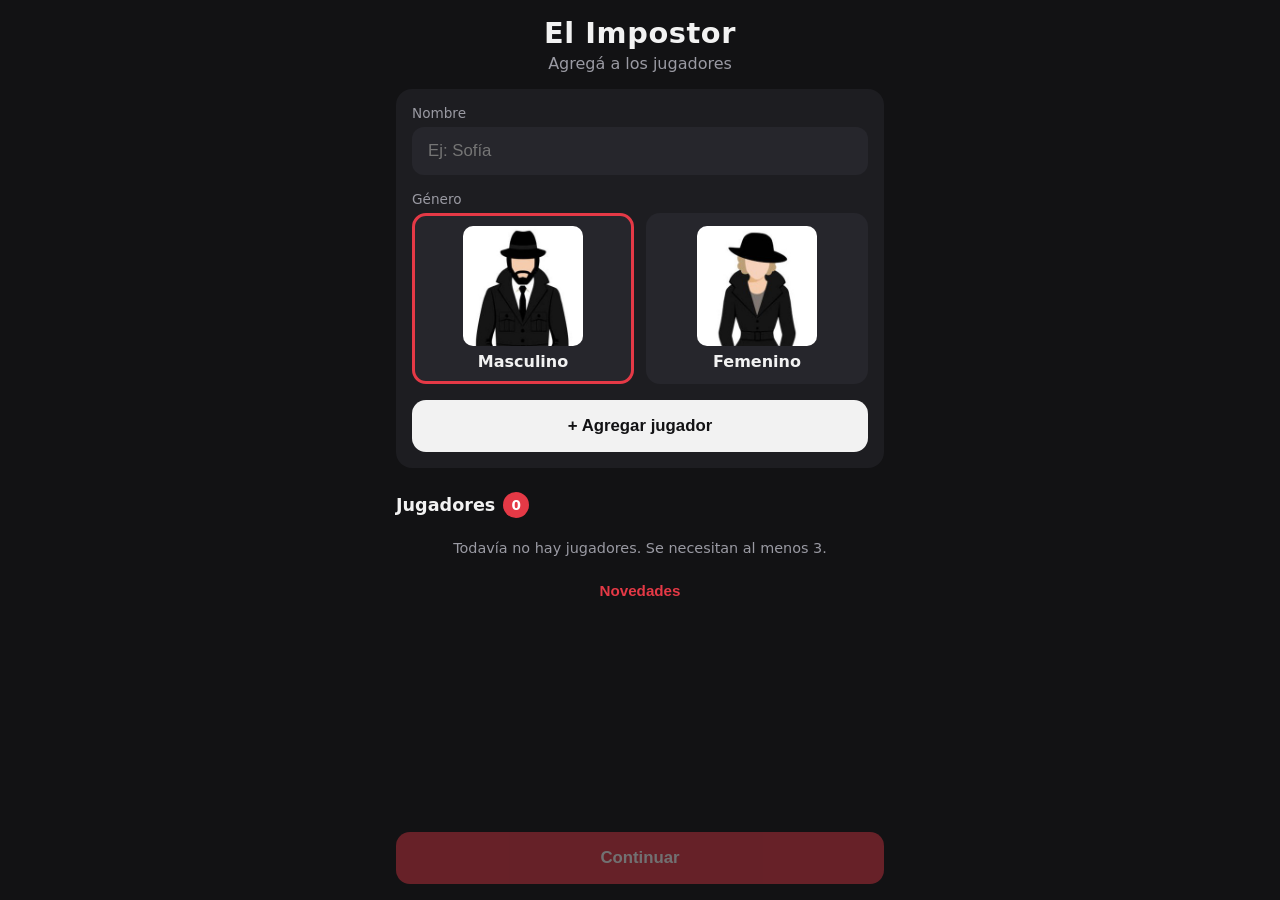
==== index.html @ cc6d148d "Aviso de novedades al abrir la app Muestra una vez, a quien ya usaba la app, los cambios que todavía" ====
<!doctype html>
<html lang="es">
<head>
  <meta charset="utf-8">
  <meta name="viewport" content="width=device-width, initial-scale=1, viewport-fit=cover">
  <meta name="theme-color" content="#121214">
  <meta name="apple-mobile-web-app-capable" content="yes">
  <meta name="apple-mobile-web-app-status-bar-style" content="black-translucent">
  <title>El Impostor</title>
  <link rel="manifest" href="manifest.json">
  <link rel="icon" href="assets/icon-192.png">
  <link rel="apple-touch-icon" href="assets/icon-192.png">
  <link rel="stylesheet" href="styles.css">
</head>
<body>
  <main id="app">

    <!-- Pantalla 1: Jugadores -->
    <section class="screen" id="screen-players" data-active>
      <header class="top">
        <h1>El Impostor</h1>
        <p class="sub">Agregá a los jugadores</p>
      </header>

      <form id="player-form" class="card" autocomplete="off">
        <label class="field">
          <span>Nombre</span>
          <input id="player-name" type="text" maxlength="20" placeholder="Ej: Sofía" enterkeyhint="done" required>
        </label>

        <fieldset class="gender">
          <legend>Género</legend>
          <label class="gender-opt">
            <input type="radio" name="gender" value="m" checked>
            <img src="assets/male.jpg" alt="">
            <span>Masculino</span>
          </label>
          <label class="gender-opt">
            <input type="radio" name="gender" value="f">
            <img src="assets/female.jpg" alt="">
            <span>Femenino</span>
          </label>
        </fieldset>

        <p class="error" id="player-error" role="alert" hidden></p>
        <button type="submit" class="btn btn-secondary">+ Agregar jugador</button>
      </form>

      <h2 class="list-title">Jugadores <span id="player-count" class="badge">0</span></h2>
      <ul id="player-list" class="player-list"></ul>
      <p id="empty-hint" class="hint">Todavía no hay jugadores. Se necesitan al menos 3.</p>
      <p class="news-link-wrap"><button type="button" id="open-news" class="link-btn">Novedades</button></p>

      <footer class="bottom">
        <button id="to-config" class="btn btn-primary" disabled>Continuar</button>
      </footer>
    </section>

    <!-- Pantalla 2: Configuración -->
    <section class="screen" id="screen-config">
      <header class="top">
        <button class="back" id="back-to-players" aria-label="Volver">‹</button>
        <h1>Configuración</h1>
      </header>

      <div class="card stat">
        <span class="stat-label">Total de jugadores</span>
        <span class="stat-value" id="total-players">0</span>
        <div class="avatars" id="avatar-strip"></div>
      </div>

      <div class="card">
        <span class="stat-label">Cantidad de impostores</span>
        <div class="stepper">
          <button type="button" id="imp-minus" aria-label="Menos impostores">−</button>
          <output id="imp-count" aria-live="polite">1</output>
          <button type="button" id="imp-plus" aria-label="Más impostores">+</button>
        </div>
        <p class="hint" id="imp-hint"></p>
      </div>

      <div class="card">
        <span class="stat-label">Votación</span>
        <div class="vote-mode" role="radiogroup" aria-label="Tipo de votación">
          <label class="mode-opt">
            <input type="radio" name="vote-mode" value="group">
            <span class="mode-text"><strong>En grupo</strong><small id="group-mode-hint">Discuten y eligen juntos a quién expulsar.</small></span>
            <span class="check" aria-hidden="true"></span>
          </label>
          <label class="mode-opt">
            <input type="radio" name="vote-mode" value="secret">
            <span class="mode-text"><strong>Secreta</strong><small>Cada uno vota a escondidas, pasando el celular.</small></span>
            <span class="check" aria-hidden="true"></span>
          </label>
        </div>
      </div>

      <footer class="bottom">
        <button id="to-categories" class="btn btn-primary">Continuar</button>
      </footer>
    </section>

    <!-- Pantalla 3: Categorías -->
    <section class="screen" id="screen-categories">
      <header class="top">
        <button class="back" id="back-to-config" aria-label="Volver">‹</button>
        <h1>Categorías</h1>
        <p class="sub">¿De dónde sale la palabra?</p>
      </header>

      <div class="cat-toolbar">
        <span id="cat-summary" class="hint"></span>
        <button type="button" id="cat-toggle-all" class="link-btn">Desmarcar todas</button>
      </div>

      <div id="category-list" class="category-grid"></div>

      <label class="card custom-toggle">
        <input type="checkbox" id="custom-enabled">
        <span class="custom-icon" aria-hidden="true">✍️</span>
        <span class="custom-text">
          <strong>Palabra personalizada</strong>
          <small>Usar una palabra elegida por ustedes</small>
        </span>
        <span class="check" aria-hidden="true"></span>
      </label>

      <div class="card" id="custom-box" hidden>
        <label class="field">
          <span>Palabra secreta</span>
          <input id="custom-word" type="text" maxlength="40" placeholder="Escribí la palabra" autocomplete="off" autocapitalize="sentences" spellcheck="false" enterkeyhint="done">
        </label>
        <p class="hint left">Se va a usar esta palabra en lugar de las categorías. Quien la escribe hace de árbitro y no juega.</p>
      </div>

      <p class="error" id="cat-error" role="alert" hidden></p>

      <footer class="bottom">
        <button id="start-game" class="btn btn-primary">Comenzar</button>
      </footer>
    </section>

    <!-- Pantalla 4: Reparto (pasar el celular) -->
    <section class="screen reveal-screen" id="screen-reveal">
      <header class="top">
        <button class="back" id="quit-round" aria-label="Cancelar partida">×</button>
        <p class="sub" id="reveal-progress"></p>
      </header>

      <!-- Paso A: entregar el celular -->
      <div class="handoff" id="handoff">
        <img id="handoff-avatar" class="big-avatar" src="" alt="">
        <p class="handoff-label">Pasale el celular a</p>
        <h2 id="handoff-name" class="handoff-name"></h2>
        <p class="hint">Que nadie más mire la pantalla.</p>
      </div>

      <!-- Paso B: el jugador ve su rol -->
      <div class="role" id="role" hidden>
        <p class="role-label" id="role-label"></p>
        <p class="role-word" id="role-word"></p>
        <p class="hint" id="role-hint"></p>
      </div>

      <footer class="bottom">
        <button id="reveal-btn" class="btn btn-primary">Ver mi palabra</button>
        <button id="hide-btn" class="btn btn-secondary" hidden>Ocultar y pasar</button>
      </footer>
    </section>

    <!-- Pantalla 5: Turnos de pistas -->
    <section class="screen" id="screen-clues">
      <header class="top">
        <button class="back js-end-game" aria-label="Terminar partida">×</button>
        <h1 id="clue-title"></h1>
        <p class="sub" id="clue-sub"></p>
      </header>

      <div class="role clue" id="clue-turn">
        <img id="clue-avatar" class="big-avatar" src="" alt="">
        <p class="role-label" id="clue-label"></p>
        <h2 class="handoff-name" id="clue-name"></h2>
        <p class="hint" id="clue-hint"></p>
      </div>

      <footer class="bottom stack">
        <button id="clue-next" class="btn btn-primary"></button>
        <button id="to-vote" class="btn btn-primary" hidden>Ir a votar</button>
        <button id="skip-vote" class="btn btn-secondary" hidden>Saltear votación y jugar otra</button>
      </footer>
    </section>

    <!-- Pantalla 6: Votación -->
    <section class="screen" id="screen-vote">
      <header class="top">
        <button class="back js-end-game" aria-label="Terminar partida">×</button>
        <h1>Votación</h1>
        <p class="sub" id="vote-sub"></p>
      </header>

      <div class="timer" id="vote-timer" role="timer">
        <span class="timer-text" id="timer-text">0:00</span>
        <small>Tiempo de votación. Si llega a cero, ganan los impostores.</small>
      </div>

      <p class="hint">Discutan y elijan entre todos a quién expulsar.</p>
      <div id="vote-list" class="vote-grid" role="radiogroup" aria-label="Jugadores"></div>

      <footer class="bottom">
        <button id="eject-btn" class="btn btn-primary" disabled>Elegí a alguien</button>
      </footer>
    </section>

    <!-- Pantalla 6b: Votación secreta -->
    <section class="screen" id="screen-secret">
      <header class="top">
        <button class="back js-end-game" aria-label="Terminar partida">×</button>
        <h1>Votación secreta</h1>
        <p class="sub" id="secret-sub"></p>
      </header>

      <div class="handoff" id="secret-handoff">
        <img id="secret-avatar" class="big-avatar" src="" alt="">
        <p class="handoff-label">Pasale el celular a</p>
        <h2 id="secret-name" class="handoff-name"></h2>
        <p class="hint">Que nadie más mire la pantalla.</p>
      </div>

      <div id="secret-ballot" hidden>
        <p class="hint" id="secret-ballot-hint"></p>
        <div id="secret-list" class="vote-grid" role="radiogroup" aria-label="Jugadores"></div>
      </div>

      <footer class="bottom">
        <button id="secret-open" class="btn btn-primary"></button>
        <button id="secret-cast" class="btn btn-primary" hidden disabled></button>
      </footer>
    </section>

    <!-- Pantalla 7: Resultado del voto -->
    <section class="screen" id="screen-result">
      <div class="role verdict" id="verdict">
        <img id="verdict-avatar" class="big-avatar" src="" alt="">
        <p class="role-label" id="verdict-label"></p>
        <p class="role-word" id="verdict-word"></p>
        <p class="hint" id="verdict-hint"></p>
        <ul class="tally" id="tally" hidden></ul>
      </div>
      <footer class="bottom">
        <button id="verdict-next" class="btn btn-primary"></button>
      </footer>
    </section>

    <!-- Pantalla 8: Fin de la partida -->
    <section class="screen" id="screen-end">
      <header class="top">
        <h1 id="end-title"></h1>
        <p class="sub" id="end-sub"></p>
      </header>

      <div class="card stat">
        <span class="stat-label">La palabra era</span>
        <span class="stat-value end-word" id="end-word"></span>
      </div>

      <h2 class="list-title" id="end-imp-title"></h2>
      <ul id="end-impostors" class="player-list"></ul>

      <footer class="bottom stack">
        <button class="btn btn-primary js-new-round">Nueva ronda</button>
        <button class="btn btn-ghost js-home">Volver al inicio</button>
      </footer>
    </section>

  </main>

  <!-- Aviso de novedades -->
  <dialog id="news-dialog" class="news-dialog" aria-labelledby="news-title">
    <h2 id="news-title">¡Hay novedades!</h2>
    <div id="news-body" class="news-body"></div>
    <button type="button" id="news-ok" class="btn btn-primary">¡Genial!</button>
  </dialog>

  <script src="words.js"></script>
  <script src="changelog.js"></script>
  <script src="app.js"></script>
</body>
</html>
---- styles.css ----
:root {
  --bg: #121214;
  --surface: #1d1d21;
  --surface-2: #26262c;
  --text: #f2f2f2;
  --muted: #9a9aa3;
  --accent: #e53946;
  --accent-press: #c42a36;
  --ok: #f2f2f2;
  --radius: 16px;
}

[hidden] { display: none !important; }

* { box-sizing: border-box; -webkit-tap-highlight-color: transparent; }

html, body {
  margin: 0;
  height: 100%;
  background: var(--bg);
  color: var(--text);
  font-family: system-ui, -apple-system, "Segoe UI", Roboto, sans-serif;
  overscroll-behavior: none;
}

#app { max-width: 520px; margin: 0 auto; min-height: 100%; }

.screen {
  display: none;
  flex-direction: column;
  min-height: 100dvh;
  padding: calc(16px + env(safe-area-inset-top)) 16px 0;
}
.screen[data-active] { display: flex; }

.top { position: relative; text-align: center; margin-bottom: 16px; }
.top h1 { margin: 0; font-size: 1.8rem; letter-spacing: .02em; }
.sub { margin: 4px 0 0; color: var(--muted); }

.back {
  position: absolute; left: 0; top: 50%; transform: translateY(-50%);
  width: 44px; height: 44px; border: 0; border-radius: 50%;
  background: var(--surface); color: var(--text); font-size: 1.8rem; line-height: 1;
}

.card {
  background: var(--surface);
  border-radius: var(--radius);
  padding: 16px;
  margin-bottom: 16px;
}

.field { display: block; }
.field span, .gender legend, .stat-label {
  display: block; font-size: .85rem; color: var(--muted); margin-bottom: 6px;
}
.field input {
  width: 100%; height: 48px; padding: 0 14px;
  font-size: 1.05rem; color: var(--text);
  background: var(--surface-2); border: 2px solid transparent; border-radius: 12px;
  outline: none;
}
.field input:focus { border-color: var(--accent); }

.gender { border: 0; padding: 0; margin: 16px 0 0; display: grid; grid-template-columns: 1fr 1fr; gap: 12px; }
.gender legend { grid-column: 1 / -1; padding: 0; }
.gender-opt {
  position: relative; display: flex; flex-direction: column; align-items: center; gap: 6px;
  padding: 10px; border-radius: 14px; background: var(--surface-2);
  border: 3px solid transparent; cursor: pointer; transition: border-color .15s, transform .1s;
}
.gender-opt:active { transform: scale(.97); }
.gender-opt input { position: absolute; opacity: 0; pointer-events: none; }
.gender-opt img { width: 100%; max-width: 120px; aspect-ratio: 1; border-radius: 10px; object-fit: cover; }
.gender-opt span { font-weight: 600; }
.gender-opt:has(input:checked) { border-color: var(--accent); }
.gender-opt:has(input:focus-visible) { outline: 2px solid var(--text); outline-offset: 2px; }

.error { color: #ff8a93; margin: 12px 0 0; font-size: .9rem; }

.btn {
  width: 100%; height: 52px; border: 0; border-radius: 14px;
  font-size: 1.05rem; font-weight: 700; cursor: pointer;
}
.btn-primary { background: var(--accent); color: #fff; }
.btn-primary:active { background: var(--accent-press); }
.btn-primary:disabled { opacity: .4; }
.btn-secondary { margin-top: 16px; background: var(--text); color: var(--bg); }

.list-title { display: flex; align-items: center; gap: 8px; font-size: 1.1rem; margin: 8px 0 10px; }
.badge {
  min-width: 26px; height: 26px; padding: 0 8px; border-radius: 13px;
  background: var(--accent); color: #fff; font-size: .85rem;
  display: inline-flex; align-items: center; justify-content: center;
}

.player-list { list-style: none; margin: 0; padding: 0; display: grid; gap: 8px; }
.player-list li {
  display: flex; align-items: center; gap: 12px;
  background: var(--surface); border-radius: 12px; padding: 8px 8px 8px 10px;
}
.player-list img { width: 44px; height: 44px; border-radius: 50%; object-fit: cover; background: #fff; }
.player-list .name { flex: 1; font-size: 1.05rem; overflow: hidden; text-overflow: ellipsis; white-space: nowrap; }
.player-list .remove {
  width: 40px; height: 40px; border: 0; border-radius: 50%;
  background: var(--surface-2); color: var(--muted); font-size: 1.3rem;
}

.hint { color: var(--muted); font-size: .9rem; text-align: center; margin: 12px 0; }

.bottom {
  position: sticky; bottom: 0; margin-top: auto;
  padding: 16px 0 calc(16px + env(safe-area-inset-bottom));
  background: linear-gradient(to top, var(--bg) 70%, transparent);
}

.stat { text-align: center; }
.stat-value { display: block; font-size: 3.5rem; font-weight: 800; line-height: 1.1; }
.avatars { display: flex; flex-wrap: wrap; justify-content: center; gap: 6px; margin-top: 12px; }
.avatars img { width: 36px; height: 36px; border-radius: 50%; object-fit: cover; background: #fff; }

.stepper { display: flex; align-items: center; justify-content: center; gap: 24px; margin: 8px 0; }
.stepper button {
  width: 60px; height: 60px; border-radius: 50%; border: 0;
  background: var(--surface-2); color: var(--text); font-size: 2rem; line-height: 1;
}
.stepper button:disabled { opacity: .3; }
.stepper output { font-size: 3rem; font-weight: 800; min-width: 2ch; text-align: center; color: var(--accent); }

/* ---------- Pantalla 3: categorías ---------- */
.cat-toolbar { display: flex; align-items: center; justify-content: space-between; margin-bottom: 10px; }
.cat-toolbar .hint { margin: 0; text-align: left; }
.link-btn {
  border: 0; background: none; color: var(--accent); font-weight: 600; font-size: .95rem;
  padding: 10px 4px; cursor: pointer;
}

.category-grid { display: grid; grid-template-columns: repeat(2, minmax(0, 1fr)); gap: 10px; margin-bottom: 16px; }
.category-grid.is-disabled { opacity: .35; pointer-events: none; }

.cat-opt, .custom-toggle {
  position: relative; display: flex; align-items: center; gap: 10px;
  background: var(--surface); border: 2px solid transparent; border-radius: 14px;
  padding: 12px 10px; min-height: 64px; cursor: pointer; transition: border-color .15s, transform .1s;
}
.cat-opt:active, .custom-toggle:active { transform: scale(.97); }
.cat-opt input, .custom-toggle input { position: absolute; opacity: 0; pointer-events: none; }
.cat-icon, .custom-icon { font-size: 1.6rem; line-height: 1; flex: none; }
.cat-name { flex: 1; min-width: 0; overflow-wrap: anywhere; hyphens: auto; font-weight: 600; font-size: .95rem; line-height: 1.2; }
.cat-count { display: block; font-weight: 400; font-size: .75rem; color: var(--muted); margin-top: 2px; }

.check {
  flex: none; width: 22px; height: 22px; border-radius: 6px;
  border: 2px solid var(--muted); display: grid; place-items: center;
}
.check::after { content: ""; }
.cat-opt:has(input:checked), .custom-toggle:has(input:checked) { border-color: var(--accent); }
.cat-opt:has(input:checked) .check, .custom-toggle:has(input:checked) .check {
  background: var(--accent); border-color: var(--accent);
}
.cat-opt:has(input:checked) .check::after, .custom-toggle:has(input:checked) .check::after {
  content: "✓"; color: #fff; font-size: .85rem; font-weight: 800;
}
.cat-opt:has(input:focus-visible), .custom-toggle:has(input:focus-visible) { outline: 2px solid var(--text); outline-offset: 2px; }

.custom-toggle { margin-bottom: 16px; }
.custom-text { flex: 1; display: flex; flex-direction: column; }
.custom-text small { color: var(--muted); font-size: .8rem; margin-top: 2px; }
.hint.left { text-align: left; margin-bottom: 0; }

/* Tarjeta de categoría vertical: ícono arriba, nombre abajo, check en la esquina */
.cat-opt { flex-direction: column; align-items: flex-start; gap: 6px; padding: 12px; }
.cat-opt .cat-name { overflow-wrap: normal; hyphens: none; }
.cat-opt .check { position: absolute; top: 10px; right: 10px; }

/* ---------- Pantalla 4: reparto ---------- */
.reveal-screen .top { min-height: 44px; display: flex; align-items: center; justify-content: center; }
.handoff, .role {
  flex: 1; display: flex; flex-direction: column; align-items: center; justify-content: center;
  text-align: center; padding: 16px 0;
}
.big-avatar {
  width: 160px; height: 160px; border-radius: 50%; object-fit: cover; background: #fff;
  border: 4px solid var(--surface-2);
}
.big-avatar.small { width: 96px; height: 96px; margin: 8px auto; display: block; }
.handoff-label { color: var(--muted); margin: 20px 0 4px; font-size: 1.05rem; }
.handoff-name { margin: 0; font-size: 2.4rem; overflow-wrap: anywhere; }

.role-label { color: var(--muted); font-size: 1.1rem; margin: 0 0 8px; }
.role-word {
  margin: 0; font-size: clamp(2rem, 11vw, 3.4rem); font-weight: 900; line-height: 1.1;
  overflow-wrap: anywhere; color: var(--text);
}
.role.is-impostor .role-word { color: var(--accent); letter-spacing: .06em; }
.role.is-impostor .role-label { color: var(--accent); }

.btn-ghost { background: transparent; color: var(--muted); }
.bottom.stack { display: grid; gap: 8px; }
.first-name { font-size: 2.2rem; overflow-wrap: anywhere; }

/* ---------- Pantalla 6-8: votación y fin ---------- */
.vote-grid { display: grid; grid-template-columns: repeat(auto-fill, minmax(100px, 1fr)); gap: 10px; margin-bottom: 16px; }
.vote-opt {
  display: flex; flex-direction: column; align-items: center; gap: 6px;
  padding: 12px 8px; border-radius: 14px; border: 3px solid transparent;
  background: var(--surface); color: var(--text); font: inherit; font-weight: 600; cursor: pointer;
  transition: border-color .15s, transform .1s;
}
.vote-opt:active { transform: scale(.96); }
.vote-opt img { width: 64px; height: 64px; border-radius: 50%; object-fit: cover; background: #fff; }
.vote-opt span { max-width: 100%; overflow: hidden; text-overflow: ellipsis; white-space: nowrap; }
.vote-opt[aria-checked="true"] { border-color: var(--accent); background: var(--surface-2); }

#screen-result { justify-content: center; }
.verdict .big-avatar { margin-bottom: 20px; }
.verdict.is-impostor .big-avatar { border-color: var(--accent); }

.end-word { font-size: 2.2rem; overflow-wrap: anywhere; }
.tag { font-size: .8rem; font-weight: 700; padding: 4px 10px; border-radius: 10px; margin-right: 4px; }
.tag-caught { background: var(--surface-2); color: var(--text); }
.tag-free { background: var(--accent); color: #fff; }
/* Dejar lugar al botón de volver/cerrar para que no tape el título */
.top:has(.back) { padding: 0 52px; }

/* ---------- Tipo de votación (configuración) ---------- */
.vote-mode { display: grid; gap: 8px; }
.mode-opt {
  position: relative; display: flex; align-items: center; gap: 12px;
  padding: 12px; border-radius: 12px; background: var(--surface-2);
  border: 2px solid transparent; cursor: pointer;
}
.mode-opt input { position: absolute; opacity: 0; pointer-events: none; }
.mode-text { flex: 1; display: flex; flex-direction: column; }
.mode-text small { color: var(--muted); font-size: .8rem; margin-top: 2px; }
.mode-opt .check { border-radius: 50%; }
.mode-opt:has(input:checked) { border-color: var(--accent); }
.mode-opt:has(input:checked) .check { background: var(--accent); border-color: var(--accent); }
.mode-opt:has(input:checked) .check::after { content: "✓"; color: #fff; font-size: .85rem; font-weight: 800; }
.mode-opt:has(input:focus-visible) { outline: 2px solid var(--text); outline-offset: 2px; }

/* ---------- Turnos de pistas ---------- */
.clue .handoff-name { margin-bottom: 12px; }
.bottom.stack .btn-secondary { margin-top: 0; }

/* ---------- Conteo de votos secretos ---------- */
.tally { list-style: none; padding: 0; margin: 20px 0 0; width: 100%; max-width: 320px; display: grid; gap: 6px; }
.tally li {
  display: flex; justify-content: space-between; gap: 12px;
  background: var(--surface); border-radius: 10px; padding: 10px 14px;
}

/* ---------- Temporizador de votación en grupo ---------- */
.timer {
  display: flex; flex-direction: column; align-items: center; gap: 2px;
  background: var(--surface); border-radius: var(--radius); padding: 12px 16px; margin-bottom: 8px;
}
.timer-text { font-size: 2.6rem; font-weight: 800; font-variant-numeric: tabular-nums; line-height: 1.1; }
.timer small { color: var(--muted); font-size: .8rem; text-align: center; }
.timer.is-low .timer-text { color: var(--accent); animation: timer-pulse 1s ease-in-out infinite; }
@keyframes timer-pulse { 50% { opacity: .55; } }
@media (prefers-reduced-motion: reduce) { .timer.is-low .timer-text { animation: none; } }

/* Aclaración entre paréntesis debajo de la palabra, p. ej. "(Las Flores)" */
.word-note { display: block; font-size: .45em; font-weight: 700; color: var(--muted); margin-top: 6px; letter-spacing: 0; }

/* ---------- Novedades ---------- */
.news-link-wrap { text-align: center; margin: 4px 0 0; }
.news-dialog {
  width: min(92vw, 440px); max-height: 85dvh; padding: 20px 18px 16px;
  border: 0; border-radius: var(--radius); background: var(--surface); color: var(--text);
  display: none; flex-direction: column; gap: 12px;
}
.news-dialog[open] { display: flex; }
.news-dialog::backdrop { background: rgba(0, 0, 0, .6); }
.news-dialog h2 { margin: 0; font-size: 1.4rem; text-align: center; }
.news-body { overflow-y: auto; }
.news-body h3 { margin: 4px 0 6px; font-size: .85rem; color: var(--muted); font-weight: 600; }
.news-body ul { margin: 0 0 8px; padding-left: 20px; display: grid; gap: 8px; line-height: 1.35; }
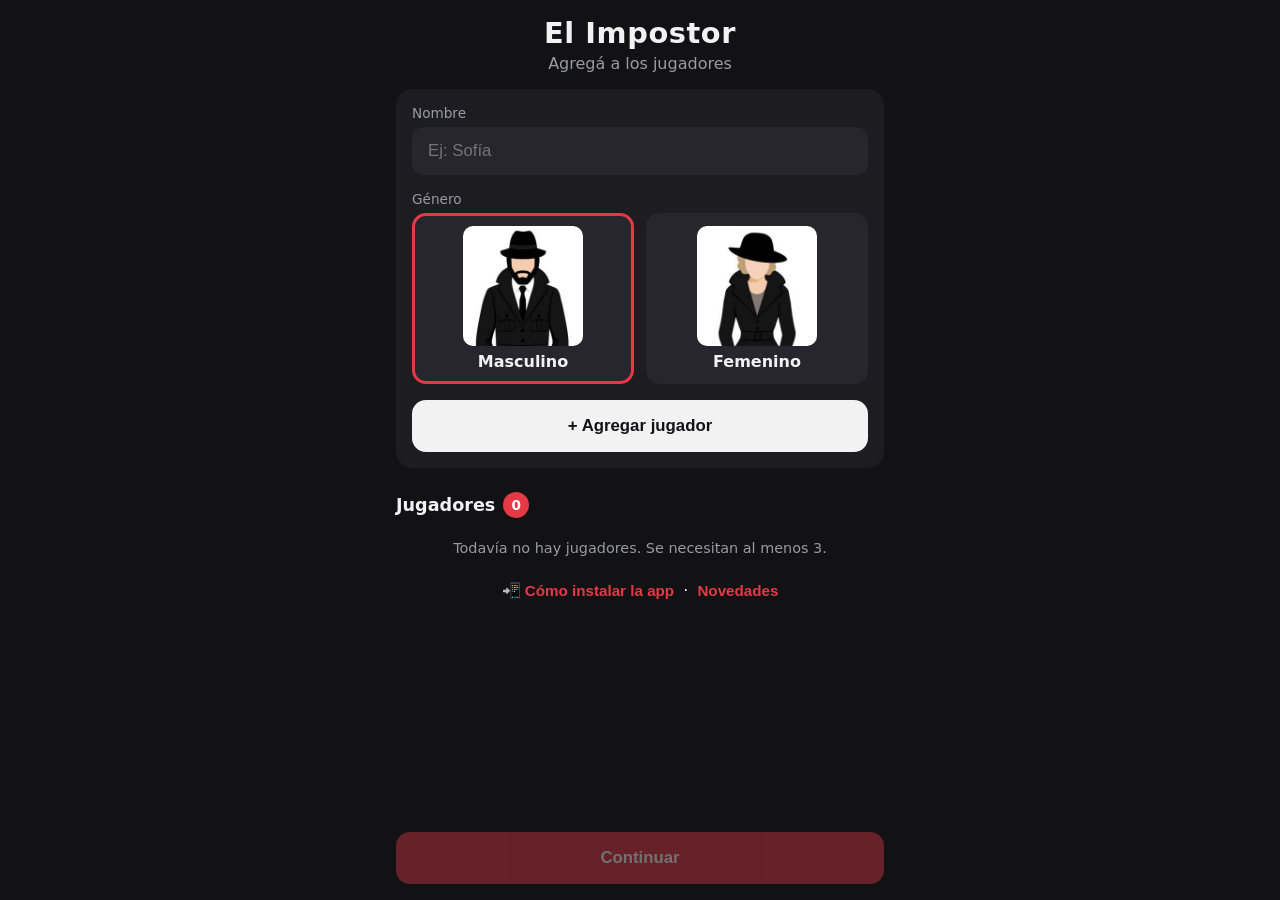
==== commit 026281ca: "Botón "Cómo instalar la app" con pasos para Android y iPhone Co-Authored-By: Claude Opus 5.5 <norepl" ====
--- a/index.html
+++ b/index.html
@@ -49,7 +49,7 @@
       <h2 class="list-title">Jugadores <span id="player-count" class="badge">0</span></h2>
       <ul id="player-list" class="player-list"></ul>
       <p id="empty-hint" class="hint">Todavía no hay jugadores. Se necesitan al menos 3.</p>
-      <p class="news-link-wrap"><button type="button" id="open-news" class="link-btn">Novedades</button></p>
+      <p class="news-link-wrap"><button type="button" id="open-install" class="link-btn">📲 Cómo instalar la app</button> · <button type="button" id="open-news" class="link-btn">Novedades</button></p>
 
       <footer class="bottom">
         <button id="to-config" class="btn btn-primary" disabled>Continuar</button>
@@ -281,6 +281,37 @@
     <button type="button" id="news-ok" class="btn btn-primary">¡Genial!</button>
   </dialog>
 
+  <!-- Cómo instalar -->
+  <dialog id="install-dialog" class="news-dialog" aria-labelledby="install-title">
+    <h2 id="install-title">Instalar la app</h2>
+    <p id="install-done" class="install-note" hidden>✅ Ya estás usando la app instalada.</p>
+    <div class="install-tabs" role="tablist">
+      <button type="button" role="tab" class="install-tab" data-os="android" aria-selected="true">Android</button>
+      <button type="button" role="tab" class="install-tab" data-os="ios" aria-selected="false">iPhone</button>
+    </div>
+    <div class="news-body">
+      <div class="install-panel" data-os="android" role="tabpanel">
+        <ol>
+          <li>Abrí esta página en <b>Chrome</b> (o en el navegador que uses: Samsung Internet, Edge, Firefox…).</li>
+          <li>Tocá el menú del navegador: <b>⋮</b> (tres puntos) o <b>≡</b> (tres rayas), arriba o abajo a la derecha.</li>
+          <li>Elegí <b>Instalar app</b>. Si no aparece, buscá <b>Agregar a pantalla principal</b> o <b>Agregar página a → Pantalla de inicio</b>.</li>
+          <li>Confirmá con <b>Instalar</b> o <b>Agregar</b>.</li>
+        </ol>
+        <p class="install-note">El ícono de los detectives queda en la pantalla de inicio, como cualquier app.</p>
+      </div>
+      <div class="install-panel" data-os="ios" role="tabpanel" hidden>
+        <ol>
+          <li>Abrí esta página en <b>Safari</b> (es lo más seguro; en otros navegadores no siempre aparece la opción).</li>
+          <li>Tocá el botón <b>Compartir</b>: el cuadrado con una flecha hacia arriba ⬆️. Según la versión está en la barra de abajo, arriba, o dentro del menú <b>⋯</b>.</li>
+          <li>Deslizá hacia abajo y elegí <b>Agregar a inicio</b> (o <b>Agregar a pantalla de inicio</b>).</li>
+          <li>Tocá <b>Agregar</b>, arriba a la derecha.</li>
+        </ol>
+        <p class="install-note">El ícono queda en la pantalla de inicio. Funciona igual en iPad.</p>
+      </div>
+    </div>
+    <button type="button" id="install-ok" class="btn btn-primary" autofocus>Entendido</button>
+  </dialog>
+
   <script src="words.js"></script>
   <script src="changelog.js"></script>
   <script src="app.js"></script>
--- a/styles.css
+++ b/styles.css
@@ -276,4 +276,9 @@
 .news-dialog h2 { margin: 0; font-size: 1.4rem; text-align: center; }
 .news-body { overflow-y: auto; }
 .news-body h3 { margin: 4px 0 6px; font-size: .85rem; color: var(--muted); font-weight: 600; }
+.install-tabs { display: grid; grid-template-columns: 1fr 1fr; gap: 6px; background: var(--bg); padding: 4px; border-radius: 12px; }
+.install-tab { border: 0; border-radius: 9px; padding: 10px; font: inherit; font-weight: 700; background: transparent; color: var(--muted); }
+.install-tab[aria-selected="true"] { background: var(--surface-2); color: var(--text); }
+.install-panel ol { margin: 0; padding-left: 22px; display: grid; gap: 10px; line-height: 1.4; }
+.install-note { margin: 10px 0 0; color: var(--muted); font-size: .9rem; text-align: center; }
 .news-body ul { margin: 0 0 8px; padding-left: 20px; display: grid; gap: 8px; line-height: 1.35; }
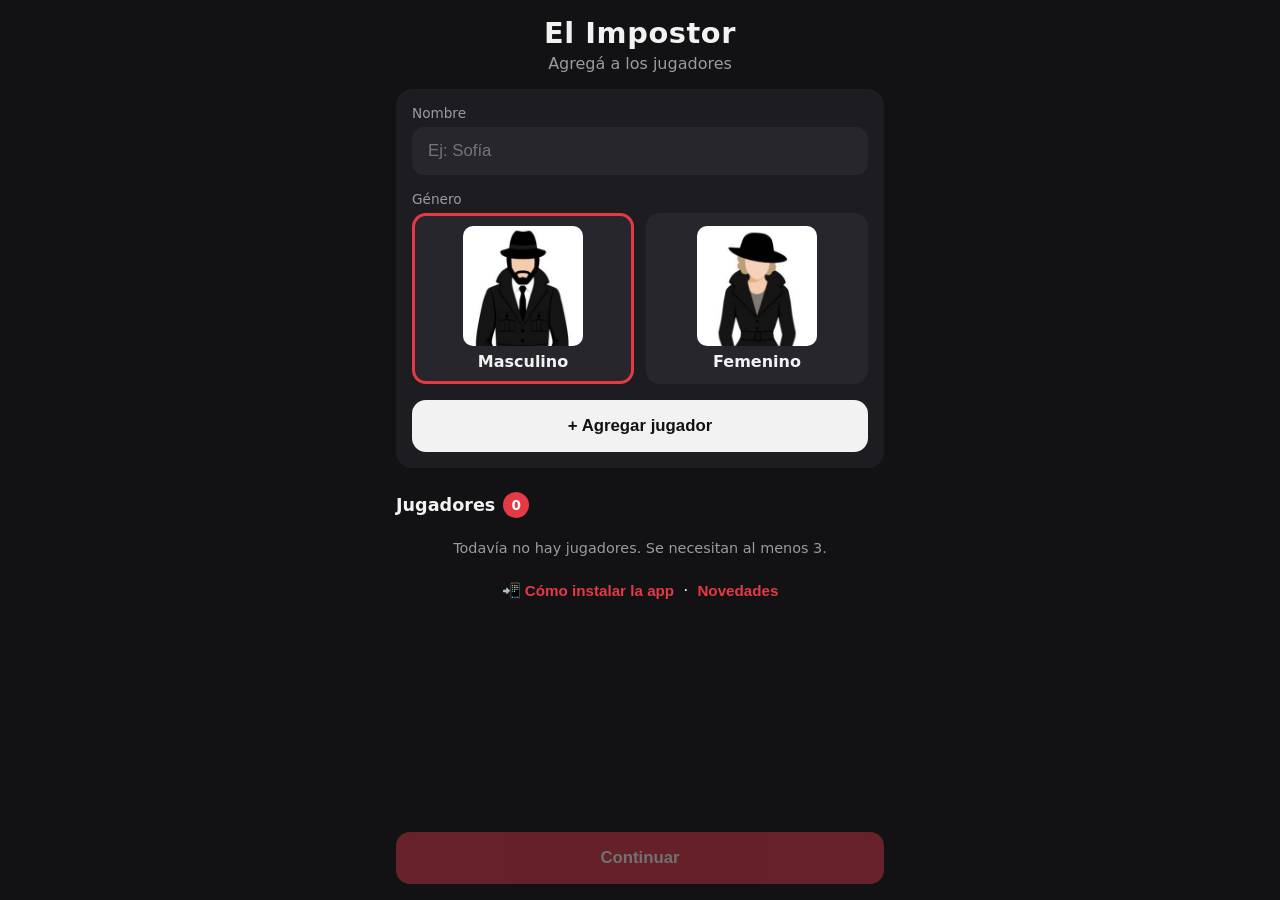
==== commit 91e80043: "Quitar imágenes de las palabras: app 100% offline Revierte 7a73594.  Co-Authored-By: Claude Opus 5.5" ====
(no text change in the page or its own stylesheets)
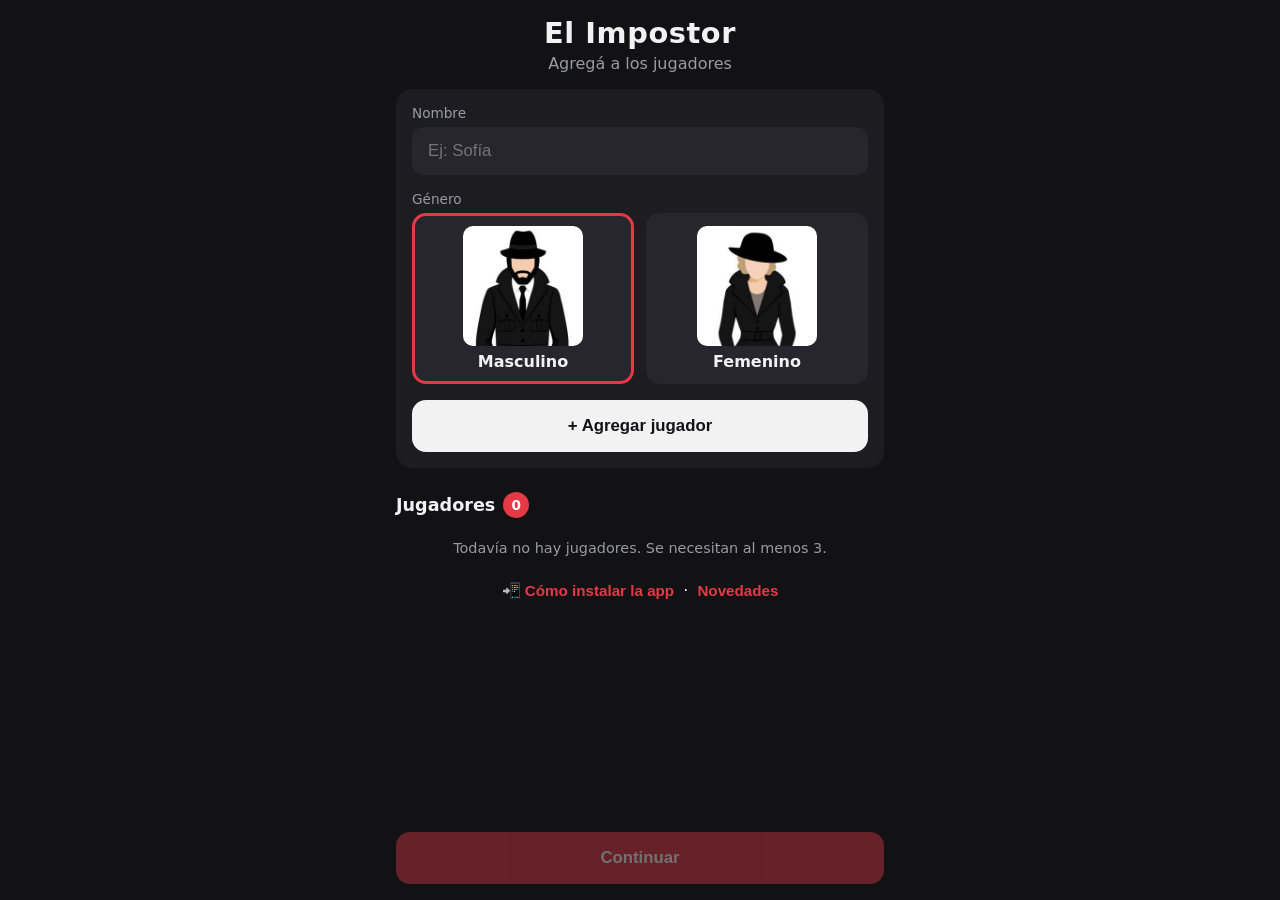
==== commit 49df2fd1: "Cómo instalar la app: mostrar la dirección del juego con botón Copiar En el paso 1 (Android y iPhone" ====
--- a/index.html
+++ b/index.html
@@ -292,7 +292,7 @@
     <div class="news-body">
       <div class="install-panel" data-os="android" role="tabpanel">
         <ol>
-          <li>Abrí esta página en <b>Chrome</b> (o en el navegador que uses: Samsung Internet, Edge, Firefox…).</li>
+          <li>Abrí esta página en <b>Chrome</b> (o en el navegador que uses: Samsung Internet, Edge, Firefox…):<span class="install-url"><code>https://tenehuini.github.io/impostor/</code><button type="button" class="copy-url" data-url="https://tenehuini.github.io/impostor/">Copiar</button></span></li>
           <li>Tocá el menú del navegador: <b>⋮</b> (tres puntos) o <b>≡</b> (tres rayas), arriba o abajo a la derecha.</li>
           <li>Elegí <b>Instalar app</b>. Si no aparece, buscá <b>Agregar a pantalla principal</b> o <b>Agregar página a → Pantalla de inicio</b>.</li>
           <li>Confirmá con <b>Instalar</b> o <b>Agregar</b>.</li>
@@ -301,7 +301,7 @@
       </div>
       <div class="install-panel" data-os="ios" role="tabpanel" hidden>
         <ol>
-          <li>Abrí esta página en <b>Safari</b> (es lo más seguro; en otros navegadores no siempre aparece la opción).</li>
+          <li>Abrí esta página en <b>Safari</b> (es lo más seguro; en otros navegadores no siempre aparece la opción):<span class="install-url"><code>https://tenehuini.github.io/impostor/</code><button type="button" class="copy-url" data-url="https://tenehuini.github.io/impostor/">Copiar</button></span></li>
           <li>Tocá el botón <b>Compartir</b>: el cuadrado con una flecha hacia arriba ⬆️. Según la versión está en la barra de abajo, arriba, o dentro del menú <b>⋯</b>.</li>
           <li>Deslizá hacia abajo y elegí <b>Agregar a inicio</b> (o <b>Agregar a pantalla de inicio</b>).</li>
           <li>Tocá <b>Agregar</b>, arriba a la derecha.</li>
--- a/styles.css
+++ b/styles.css
@@ -280,5 +280,8 @@
 .install-tab { border: 0; border-radius: 9px; padding: 10px; font: inherit; font-weight: 700; background: transparent; color: var(--muted); }
 .install-tab[aria-selected="true"] { background: var(--surface-2); color: var(--text); }
 .install-panel ol { margin: 0; padding-left: 22px; display: grid; gap: 10px; line-height: 1.4; }
+.install-url { display: flex; align-items: center; gap: 6px; margin-top: 6px; padding: 4px 4px 4px 10px; border-radius: 10px; background: var(--bg); }
+.install-url code { flex: 1; min-width: 0; font-size: .88rem; word-break: break-all; -webkit-user-select: all; user-select: all; }
+.copy-url { flex: none; border: 0; border-radius: 8px; padding: 8px 10px; font: inherit; font-size: .85rem; font-weight: 700; background: var(--surface-2); color: var(--text); cursor: pointer; }
 .install-note { margin: 10px 0 0; color: var(--muted); font-size: .9rem; text-align: center; }
 .news-body ul { margin: 0 0 8px; padding-left: 20px; display: grid; gap: 8px; line-height: 1.35; }
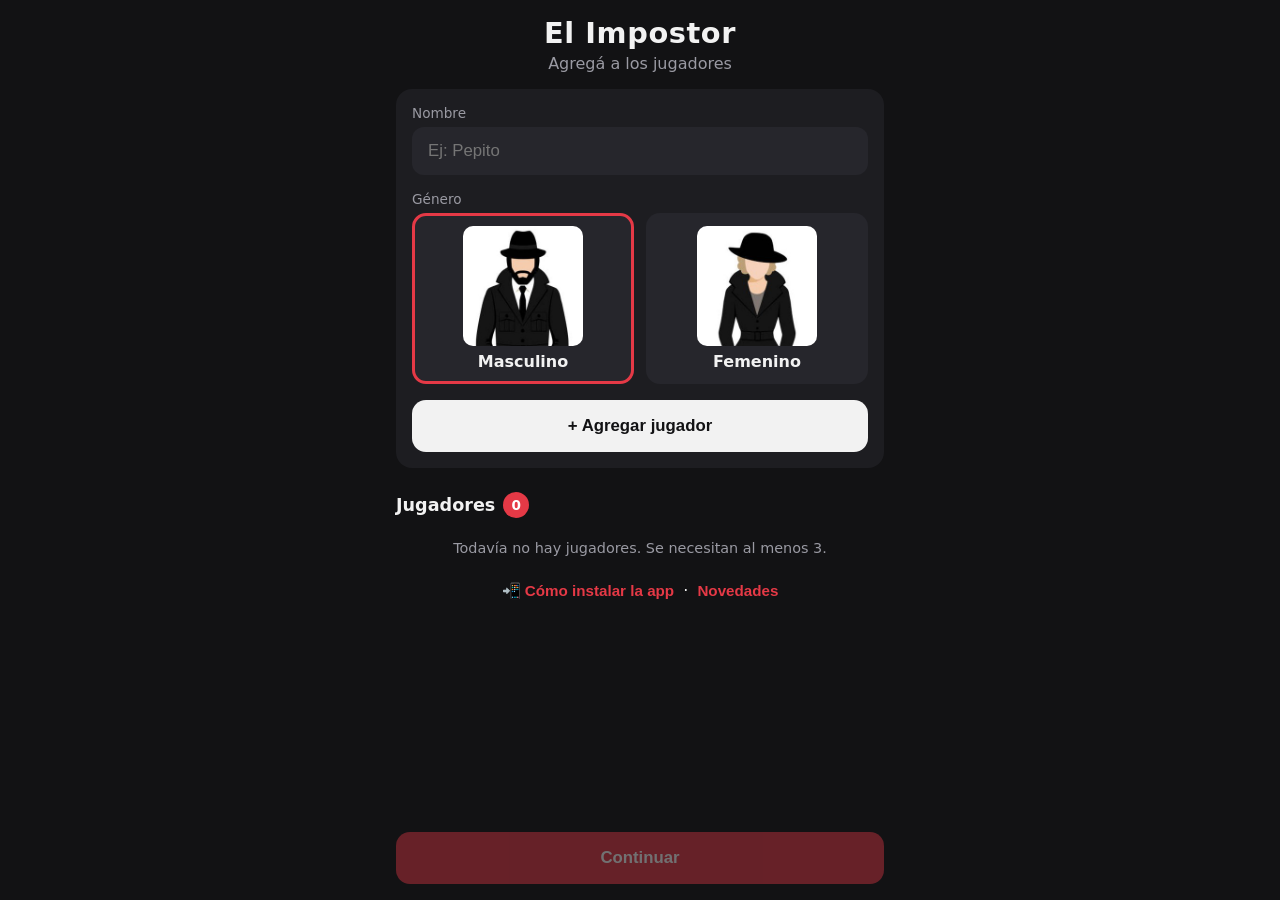
==== commit 7f63a636: "Placeholder del nombre: Ej: Pepito Co-Authored-By: Claude Opus 5.5 <noreply@anthropic.com>" ====
--- a/index.html
+++ b/index.html
@@ -25,7 +25,7 @@
       <form id="player-form" class="card" autocomplete="off">
         <label class="field">
           <span>Nombre</span>
-          <input id="player-name" type="text" maxlength="20" placeholder="Ej: Sofía" enterkeyhint="done" required>
+          <input id="player-name" type="text" maxlength="20" placeholder="Ej: Pepito" enterkeyhint="done" required>
         </label>
 
         <fieldset class="gender">
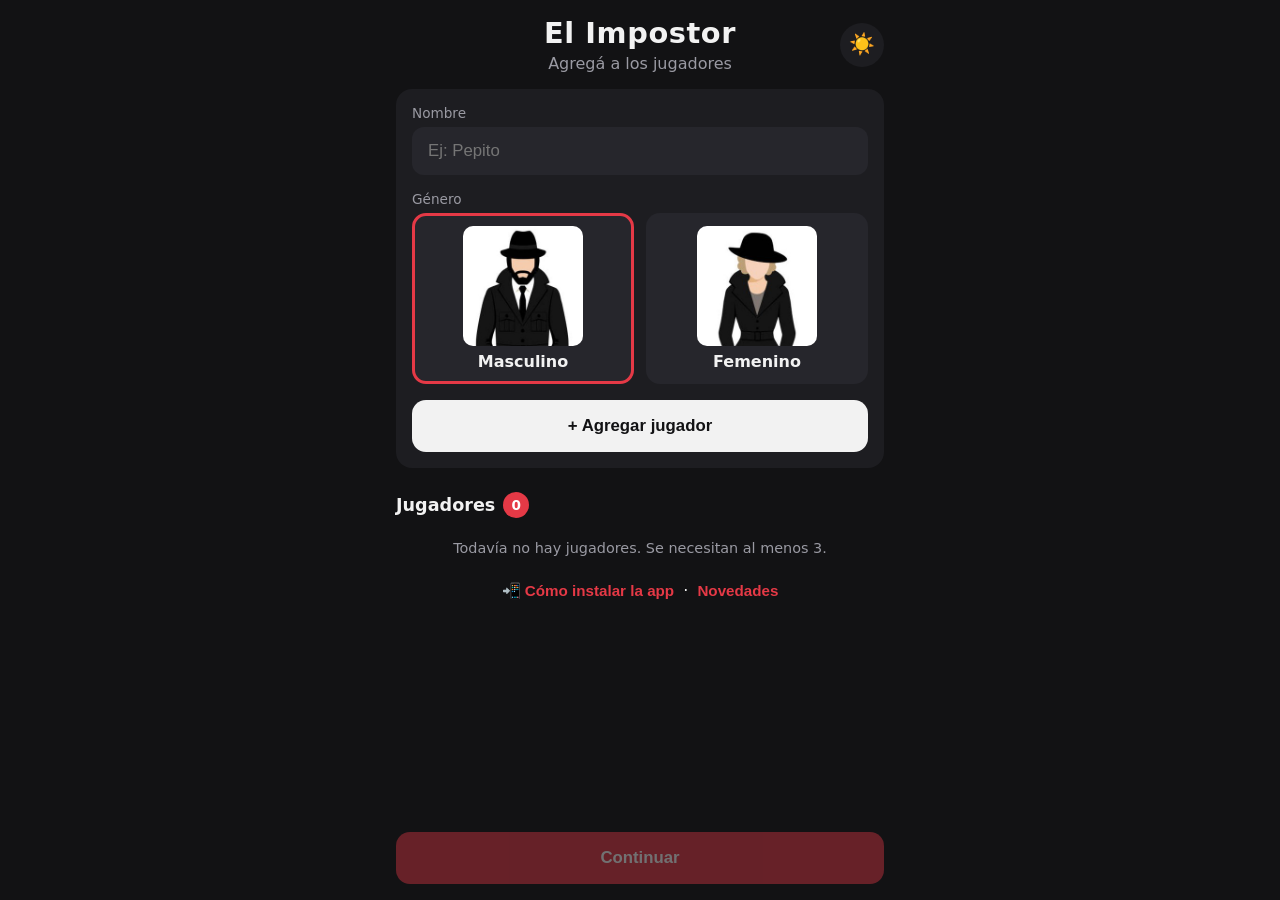
==== commit 756ce61e: "Modo día y modo noche (noche por defecto) Co-Authored-By: Claude Opus 5.5 <noreply@anthropic.com>" ====
--- a/index.html
+++ b/index.html
@@ -11,6 +11,10 @@
   <link rel="icon" href="assets/icon-192.png">
   <link rel="apple-touch-icon" href="assets/icon-192.png">
   <link rel="stylesheet" href="styles.css">
+  <script>
+    // Aplicar el tema guardado antes de pintar, para que no parpadee. Noche por defecto.
+    try { if (localStorage.getItem('impostor.theme') === 'light') document.documentElement.setAttribute('data-theme', 'light'); } catch {}
+  </script>
 </head>
 <body>
   <main id="app">
@@ -18,6 +22,7 @@
     <!-- Pantalla 1: Jugadores -->
     <section class="screen" id="screen-players" data-active>
       <header class="top">
+        <button type="button" id="theme-toggle" class="theme-btn" aria-label="Cambiar a modo día">☀️</button>
         <h1>El Impostor</h1>
         <p class="sub">Agregá a los jugadores</p>
       </header>
--- a/styles.css
+++ b/styles.css
@@ -8,6 +8,20 @@
   --accent-press: #c42a36;
   --ok: #f2f2f2;
   --radius: 16px;
+  --error: #ff8a93;
+}
+
+/* Modo día (el de noche es el de :root, por defecto) */
+[data-theme="light"] {
+  --bg: #f3f3f6;
+  --surface: #ffffff;
+  --surface-2: #e7e7ec;
+  --text: #17171a;
+  --muted: #5e5e68;
+  --accent: #d12a3a;
+  --accent-press: #ad1f2d;
+  --ok: #17171a;
+  --error: #c0182a;
 }
 
 [hidden] { display: none !important; }
@@ -76,7 +90,7 @@
 .gender-opt:has(input:checked) { border-color: var(--accent); }
 .gender-opt:has(input:focus-visible) { outline: 2px solid var(--text); outline-offset: 2px; }
 
-.error { color: #ff8a93; margin: 12px 0 0; font-size: .9rem; }
+.error { color: var(--error); margin: 12px 0 0; font-size: .9rem; }
 
 .btn {
   width: 100%; height: 52px; border: 0; border-radius: 14px;
@@ -221,7 +235,7 @@
 .tag-caught { background: var(--surface-2); color: var(--text); }
 .tag-free { background: var(--accent); color: #fff; }
 /* Dejar lugar al botón de volver/cerrar para que no tape el título */
-.top:has(.back) { padding: 0 52px; }
+.top:has(.back), .top:has(.theme-btn) { padding: 0 52px; }
 
 /* ---------- Tipo de votación (configuración) ---------- */
 .vote-mode { display: grid; gap: 8px; }
@@ -285,3 +299,11 @@
 .copy-url { flex: none; border: 0; border-radius: 8px; padding: 8px 10px; font: inherit; font-size: .85rem; font-weight: 700; background: var(--surface-2); color: var(--text); cursor: pointer; }
 .install-note { margin: 10px 0 0; color: var(--muted); font-size: .9rem; text-align: center; }
 .news-body ul { margin: 0 0 8px; padding-left: 20px; display: grid; gap: 8px; line-height: 1.35; }
+
+/* ---------- Modo día / noche ---------- */
+.theme-btn {
+  position: absolute; right: 0; top: 50%; transform: translateY(-50%);
+  width: 44px; height: 44px; border: 0; border-radius: 50%;
+  background: var(--surface); color: var(--text); font-size: 1.3rem; line-height: 1; cursor: pointer;
+}
+[data-theme="light"] .news-dialog::backdrop { background: rgba(0, 0, 0, .35); }
